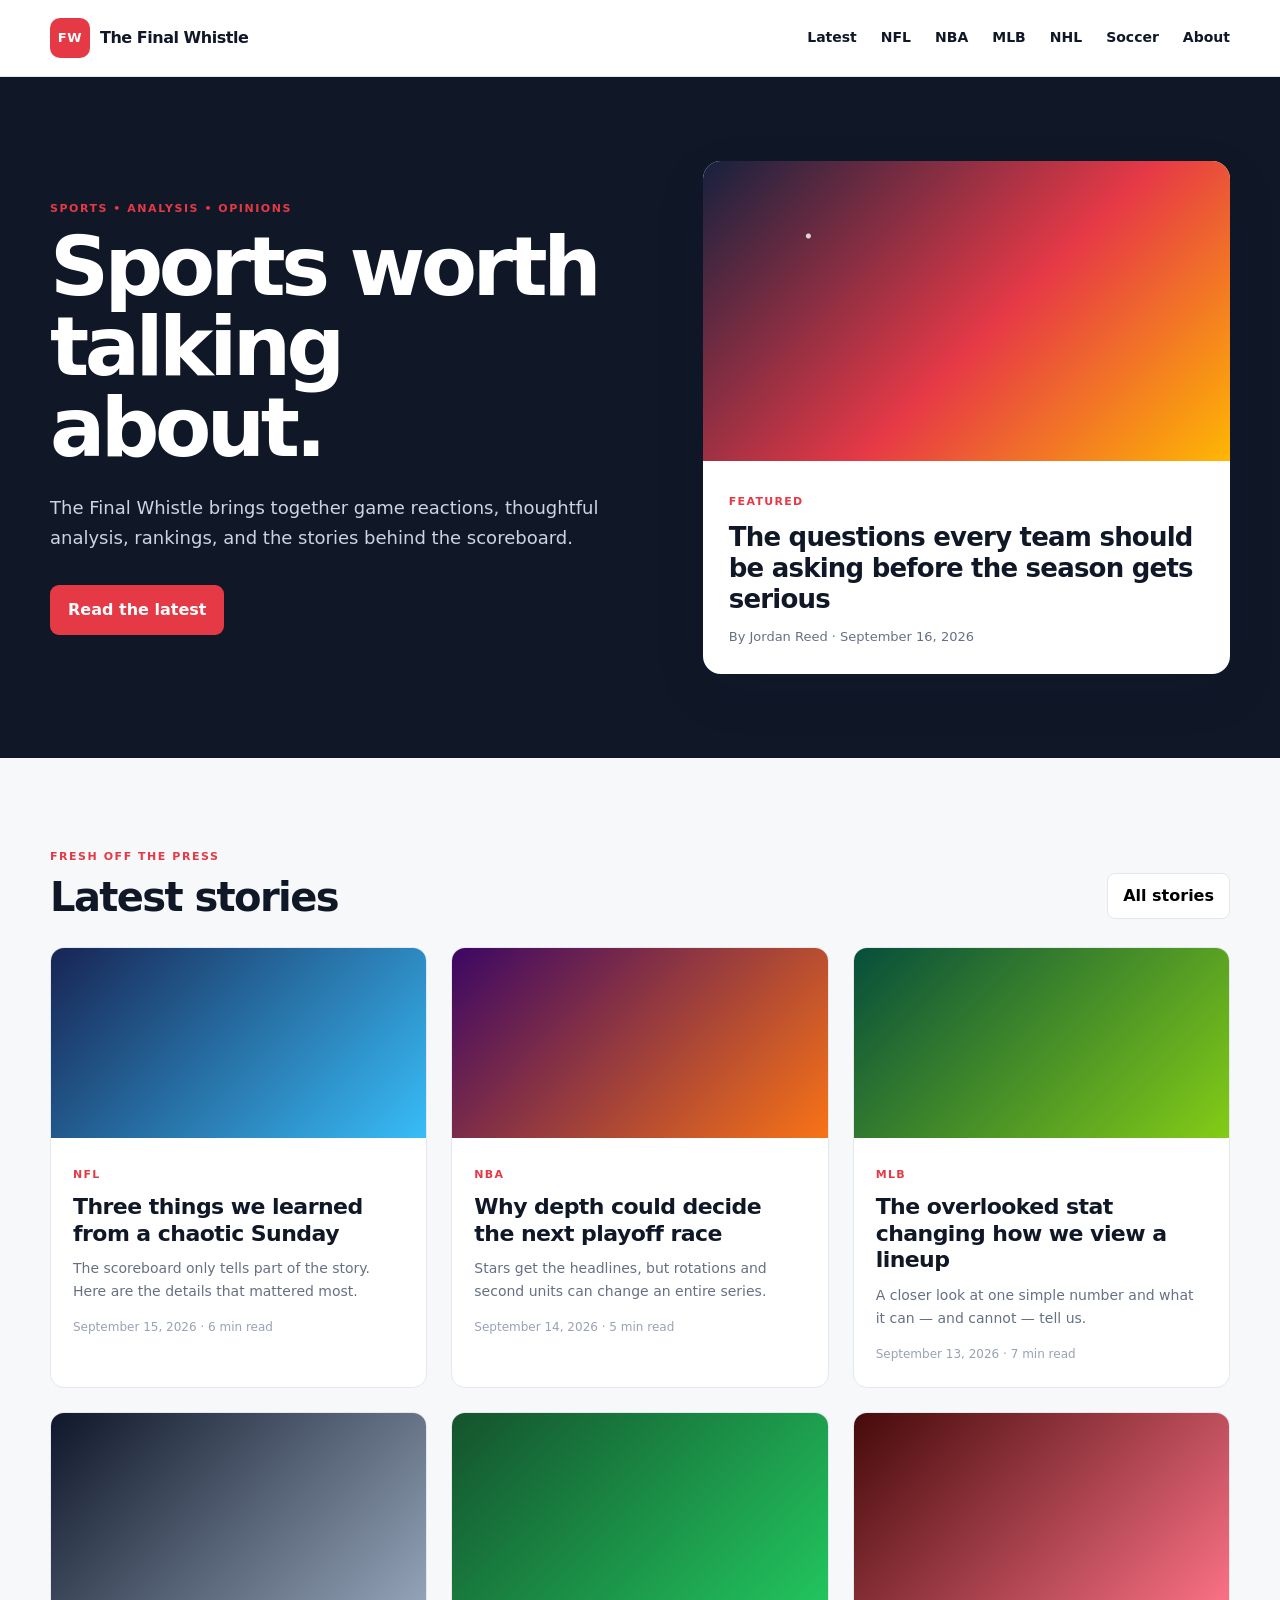
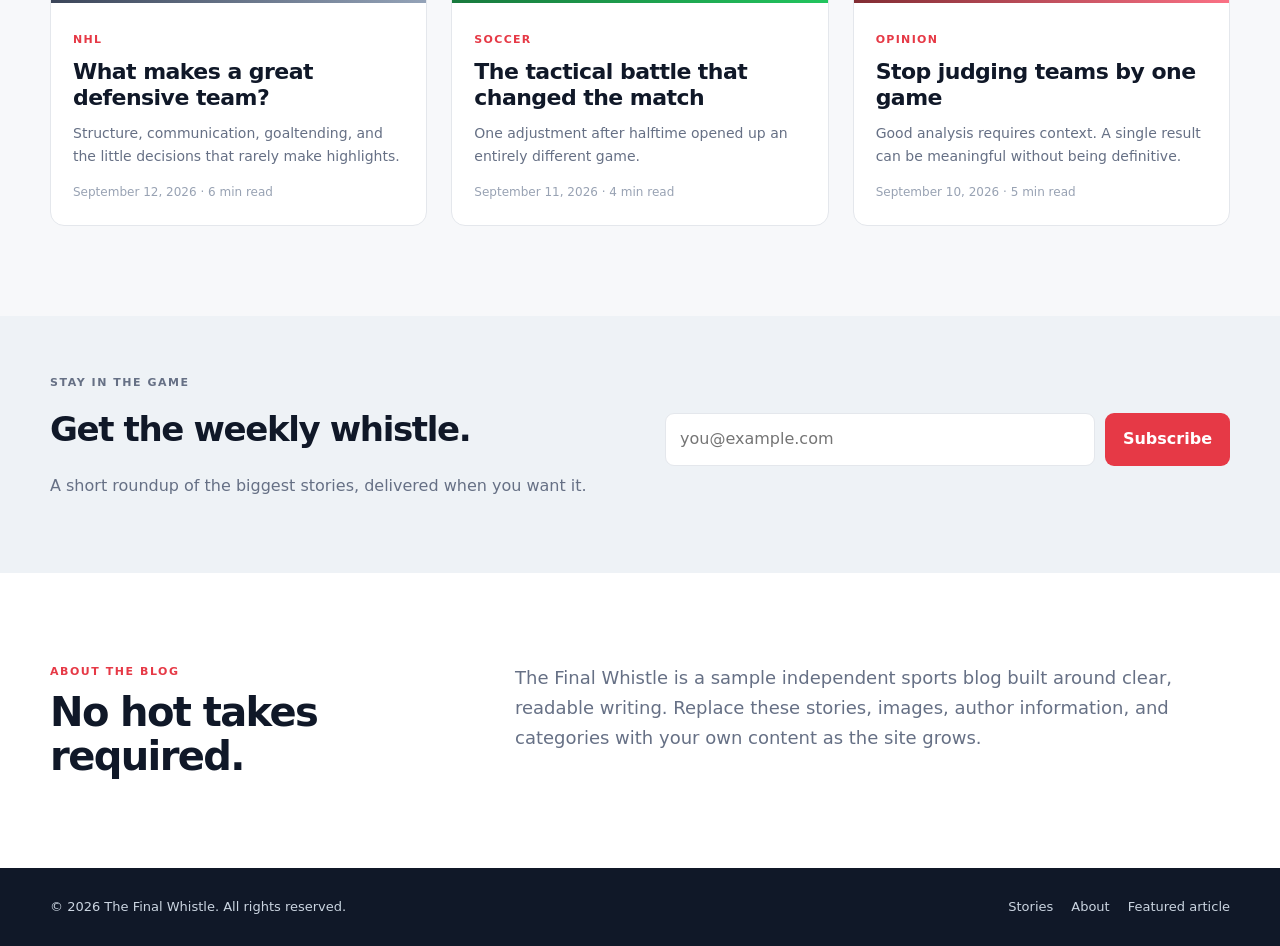
==== index.html @ 9f268834 "Add files via upload" ====
<!DOCTYPE html>
<html lang="en">
<head>
  <meta charset="UTF-8">
  <meta name="viewport" content="width=device-width, initial-scale=1.0">
  <meta name="description" content="The Final Whistle — sports news, analysis, opinions, and game-day reactions.">
  <title>The Final Whistle | Sports Blog</title>
  <link rel="stylesheet" href="styles.css">
</head>
<body>
  <header class="site-header">
    <div class="container nav-wrap">
      <a class="logo" href="index.html" aria-label="The Final Whistle home">
        <span class="logo-mark">FW</span>
        <span>The Final Whistle</span>
      </a>
      <button class="menu-toggle" aria-label="Open navigation" aria-expanded="false">☰</button>
      <nav class="main-nav">
        <a href="#latest">Latest</a>
        <a href="#nfl">NFL</a>
        <a href="#nba">NBA</a>
        <a href="#mlb">MLB</a>
        <a href="#nhl">NHL</a>
        <a href="#soccer">Soccer</a>
        <a href="#about">About</a>
      </nav>
    </div>
  </header>

  <main>
    <section class="hero">
      <div class="container hero-grid">
        <div>
          <p class="eyebrow">Sports • Analysis • Opinions</p>
          <h1>Sports worth talking about.</h1>
          <p class="hero-copy">
            The Final Whistle brings together game reactions, thoughtful analysis,
            rankings, and the stories behind the scoreboard.
          </p>
          <a class="button" href="#latest">Read the latest</a>
        </div>
        <div class="hero-card">
          <div class="hero-image" role="img" aria-label="Abstract stadium lights"></div>
          <div class="hero-card-content">
            <span class="tag">Featured</span>
            <h2><a href="article.html">The questions every team should be asking before the season gets serious</a></h2>
            <p>By Jordan Reed · September 16, 2026</p>
          </div>
        </div>
      </div>
    </section>

    <section id="latest" class="section">
      <div class="container">
        <div class="section-heading">
          <div>
            <p class="eyebrow">Fresh off the press</p>
            <h2>Latest stories</h2>
          </div>
          <button class="filter-button" data-filter="all">All stories</button>
        </div>

        <div class="article-grid" id="articleGrid">
          <article class="post-card" data-sport="nfl">
            <div class="post-image image-nfl"></div>
            <div class="post-content">
              <span class="tag">NFL</span>
              <h3><a href="article.html">Three things we learned from a chaotic Sunday</a></h3>
              <p class="excerpt">The scoreboard only tells part of the story. Here are the details that mattered most.</p>
              <p class="meta">September 15, 2026 · 6 min read</p>
            </div>
          </article>

          <article class="post-card" data-sport="nba">
            <div class="post-image image-nba"></div>
            <div class="post-content">
              <span class="tag">NBA</span>
              <h3><a href="article.html">Why depth could decide the next playoff race</a></h3>
              <p class="excerpt">Stars get the headlines, but rotations and second units can change an entire series.</p>
              <p class="meta">September 14, 2026 · 5 min read</p>
            </div>
          </article>

          <article class="post-card" data-sport="mlb">
            <div class="post-image image-mlb"></div>
            <div class="post-content">
              <span class="tag">MLB</span>
              <h3><a href="article.html">The overlooked stat changing how we view a lineup</a></h3>
              <p class="excerpt">A closer look at one simple number and what it can — and cannot — tell us.</p>
              <p class="meta">September 13, 2026 · 7 min read</p>
            </div>
          </article>

          <article class="post-card" data-sport="nhl">
            <div class="post-image image-nhl"></div>
            <div class="post-content">
              <span class="tag">NHL</span>
              <h3><a href="article.html">What makes a great defensive team?</a></h3>
              <p class="excerpt">Structure, communication, goaltending, and the little decisions that rarely make highlights.</p>
              <p class="meta">September 12, 2026 · 6 min read</p>
            </div>
          </article>

          <article class="post-card" data-sport="soccer">
            <div class="post-image image-soccer"></div>
            <div class="post-content">
              <span class="tag">Soccer</span>
              <h3><a href="article.html">The tactical battle that changed the match</a></h3>
              <p class="excerpt">One adjustment after halftime opened up an entirely different game.</p>
              <p class="meta">September 11, 2026 · 4 min read</p>
            </div>
          </article>

          <article class="post-card" data-sport="opinion">
            <div class="post-image image-opinion"></div>
            <div class="post-content">
              <span class="tag">Opinion</span>
              <h3><a href="article.html">Stop judging teams by one game</a></h3>
              <p class="excerpt">Good analysis requires context. A single result can be meaningful without being definitive.</p>
              <p class="meta">September 10, 2026 · 5 min read</p>
            </div>
          </article>
        </div>
      </div>
    </section>

    <section class="newsletter">
      <div class="container newsletter-inner">
        <div>
          <p class="eyebrow">Stay in the game</p>
          <h2>Get the weekly whistle.</h2>
          <p>A short roundup of the biggest stories, delivered when you want it.</p>
        </div>
        <form id="newsletterForm" class="newsletter-form">
          <label class="sr-only" for="email">Email address</label>
          <input id="email" type="email" placeholder="you@example.com" required>
          <button class="button" type="submit">Subscribe</button>
          <p id="formMessage" class="form-message" aria-live="polite"></p>
        </form>
      </div>
    </section>

    <section id="about" class="section about">
      <div class="container about-grid">
        <div>
          <p class="eyebrow">About the blog</p>
          <h2>No hot takes required.</h2>
        </div>
        <p>
          The Final Whistle is a sample independent sports blog built around clear,
          readable writing. Replace these stories, images, author information, and
          categories with your own content as the site grows.
        </p>
      </div>
    </section>
  </main>

  <footer class="site-footer">
    <div class="container footer-inner">
      <p>© 2026 The Final Whistle. All rights reserved.</p>
      <div>
        <a href="#latest">Stories</a>
        <a href="#about">About</a>
        <a href="article.html">Featured article</a>
      </div>
    </div>
  </footer>

  <script src="script.js"></script>
</body>
</html>
---- styles.css ----
:root {
  --ink: #101828;
  --muted: #667085;
  --paper: #f7f8fa;
  --white: #ffffff;
  --accent: #e63946;
  --accent-dark: #b4232e;
  --line: #e4e7ec;
  --max: 1180px;
  --shadow: 0 18px 50px rgba(16, 24, 40, .10);
}

* { box-sizing: border-box; }
html { scroll-behavior: smooth; }
body {
  margin: 0;
  font-family: Inter, ui-sans-serif, system-ui, -apple-system, BlinkMacSystemFont, "Segoe UI", sans-serif;
  color: var(--ink);
  background: var(--paper);
  line-height: 1.65;
}
a { color: inherit; text-decoration: none; }
button, input { font: inherit; }

.container {
  width: min(calc(100% - 40px), var(--max));
  margin-inline: auto;
}

.site-header {
  position: sticky;
  top: 0;
  z-index: 20;
  background: rgba(255,255,255,.94);
  border-bottom: 1px solid var(--line);
  backdrop-filter: blur(12px);
}
.nav-wrap {
  min-height: 76px;
  display: flex;
  align-items: center;
  justify-content: space-between;
  gap: 30px;
}
.logo {
  display: flex;
  align-items: center;
  gap: 10px;
  font-weight: 850;
  letter-spacing: -.03em;
}
.logo-mark {
  width: 40px;
  height: 40px;
  display: grid;
  place-items: center;
  color: white;
  background: var(--accent);
  border-radius: 10px;
  font-size: 13px;
  letter-spacing: .04em;
}
.main-nav { display: flex; gap: 24px; font-weight: 650; font-size: 14px; }
.main-nav a:hover, .footer-inner a:hover, .back-link:hover { color: var(--accent); }
.menu-toggle { display: none; border: 0; background: transparent; font-size: 26px; }

.hero {
  background: var(--ink);
  color: white;
  padding: 84px 0;
}
.hero-grid {
  display: grid;
  grid-template-columns: 1.05fr .95fr;
  gap: 70px;
  align-items: center;
}
.eyebrow {
  margin: 0 0 9px;
  text-transform: uppercase;
  letter-spacing: .14em;
  font-size: 11px;
  font-weight: 800;
  color: var(--accent);
}
.hero h1 {
  margin: 0;
  max-width: 650px;
  font-size: clamp(48px, 7vw, 82px);
  line-height: .98;
  letter-spacing: -.055em;
}
.hero-copy {
  max-width: 570px;
  color: #cbd5e1;
  font-size: 18px;
  margin: 25px 0 32px;
}
.button {
  display: inline-block;
  border: 0;
  border-radius: 9px;
  padding: 12px 18px;
  background: var(--accent);
  color: white;
  font-weight: 800;
  cursor: pointer;
}
.button:hover { background: var(--accent-dark); }

.hero-card {
  background: white;
  color: var(--ink);
  border-radius: 18px;
  overflow: hidden;
  box-shadow: var(--shadow);
}
.hero-image, .post-image {
  position: relative;
  overflow: hidden;
}
.hero-image {
  height: 300px;
  background:
    radial-gradient(circle at 20% 25%, rgba(255,255,255,.8) 0 2px, transparent 3px),
    linear-gradient(135deg, #16213e, #e63946 55%, #ffb703);
}
.hero-image::after, .post-image::after {
  content: "";
  position: absolute;
  inset: 0;
  background: linear-gradient(120deg, transparent 35%, rgba(255,255,255,.22), transparent 65%);
  transform: translateX(-100%);
  transition: transform .7s ease;
}
.hero-card:hover .hero-image::after, .post-card:hover .post-image::after { transform: translateX(100%); }
.hero-card-content { padding: 26px; }
.hero-card h2 { margin: 9px 0 12px; font-size: 26px; line-height: 1.18; letter-spacing: -.03em; }
.hero-card h2 a:hover, .post-card h3 a:hover { color: var(--accent); }
.hero-card p { margin: 0; color: var(--muted); font-size: 13px; }

.section { padding: 90px 0; }
.section-heading {
  display: flex;
  justify-content: space-between;
  align-items: end;
  margin-bottom: 28px;
}
.section h2, .about h2 { margin: 0; font-size: 40px; letter-spacing: -.04em; line-height: 1.1; }
.filter-button {
  border: 1px solid var(--line);
  background: white;
  padding: 9px 15px;
  border-radius: 8px;
  cursor: pointer;
  font-weight: 700;
}
.article-grid {
  display: grid;
  grid-template-columns: repeat(3, 1fr);
  gap: 24px;
}
.post-card {
  background: white;
  border: 1px solid var(--line);
  border-radius: 14px;
  overflow: hidden;
  transition: transform .2s ease, box-shadow .2s ease;
}
.post-card:hover { transform: translateY(-4px); box-shadow: var(--shadow); }
.post-image { height: 190px; }
.image-nfl { background: linear-gradient(135deg, #172554, #38bdf8); }
.image-nba { background: linear-gradient(135deg, #3b0764, #f97316); }
.image-mlb { background: linear-gradient(135deg, #064e3b, #84cc16); }
.image-nhl { background: linear-gradient(135deg, #0f172a, #94a3b8); }
.image-soccer { background: linear-gradient(135deg, #14532d, #22c55e); }
.image-opinion { background: linear-gradient(135deg, #450a0a, #fb7185); }
.post-content { padding: 22px; }
.tag {
  display: inline-block;
  color: var(--accent);
  font-size: 11px;
  text-transform: uppercase;
  letter-spacing: .12em;
  font-weight: 850;
}
.post-card h3 { margin: 8px 0 10px; font-size: 22px; line-height: 1.2; letter-spacing: -.025em; }
.excerpt { margin: 0 0 15px; color: var(--muted); font-size: 14px; }
.meta { margin: 0; color: #98a2b3; font-size: 12px; }

.newsletter { background: #eef2f6; padding: 58px 0; }
.newsletter-inner {
  display: grid;
  grid-template-columns: 1fr 1fr;
  align-items: center;
  gap: 50px;
}
.newsletter h2 { margin: 0 0 5px; font-size: 34px; letter-spacing: -.04em; }
.newsletter p { color: var(--muted); }
.newsletter-form { display: grid; grid-template-columns: 1fr auto; gap: 10px; }
.newsletter-form input {
  min-width: 0;
  border: 1px solid var(--line);
  border-radius: 9px;
  padding: 12px 14px;
  background: white;
}
.form-message { grid-column: 1 / -1; margin: 0 !important; font-size: 13px; }

.about { background: white; }
.about-grid { display: grid; grid-template-columns: .7fr 1.3fr; gap: 80px; align-items: start; }
.about p:last-child { margin: 0; color: var(--muted); font-size: 18px; }

.site-footer { background: var(--ink); color: #cbd5e1; padding: 28px 0; }
.footer-inner { display: flex; justify-content: space-between; gap: 20px; font-size: 13px; }
.footer-inner p { margin: 0; }
.footer-inner div { display: flex; gap: 18px; }

.article-hero {
  padding: 75px 0 65px;
  background: var(--ink);
  color: white;
}
.article-heading { max-width: 950px; }
.back-link { display: inline-block; color: #cbd5e1; margin-bottom: 45px; font-size: 14px; }
.article-heading h1 {
  max-width: 900px;
  margin: 10px 0 18px;
  font-size: clamp(42px, 6vw, 70px);
  line-height: 1.02;
  letter-spacing: -.05em;
}
.article-deck { max-width: 760px; color: #cbd5e1; font-size: 19px; }
.author { display: flex; align-items: center; gap: 12px; margin-top: 30px; font-size: 14px; }
.author span { color: #98a2b3; }
.avatar {
  width: 44px; height: 44px; border-radius: 50%;
  display: grid; place-items: center; background: var(--accent);
  color: white; font-size: 12px; font-weight: 850;
}
.article-layout {
  display: grid;
  grid-template-columns: minmax(0, 760px) 260px;
  justify-content: center;
  gap: 80px;
  padding-top: 75px;
  padding-bottom: 90px;
}
.article-body { font-family: Georgia, "Times New Roman", serif; font-size: 18px; }
.article-body .lead { font-size: 22px; line-height: 1.6; color: #344054; }
.article-body h2 {
  font-family: Inter, ui-sans-serif, system-ui, sans-serif;
  margin: 48px 0 12px;
  font-size: 30px;
  letter-spacing: -.035em;
}
.article-body p { margin: 0 0 22px; }
.article-body blockquote {
  margin: 38px 0;
  padding: 20px 0 20px 25px;
  border-left: 4px solid var(--accent);
  font-size: 25px;
  font-style: italic;
}
.article-sidebar { padding-top: 10px; }
.sidebar-card {
  position: sticky;
  top: 105px;
  background: white;
  border: 1px solid var(--line);
  border-radius: 12px;
  padding: 20px;
}
.sidebar-card a { display: block; padding: 16px 0; border-top: 1px solid var(--line); font-size: 14px; line-height: 1.4; }
.sidebar-card a:hover { color: var(--accent); }
.article-share {
  margin-top: 50px;
  padding-top: 22px;
  border-top: 1px solid var(--line);
  display: flex;
  gap: 10px;
  align-items: center;
  font-family: Inter, ui-sans-serif, system-ui, sans-serif;
  font-size: 13px;
}
.article-share span { margin-right: auto; font-weight: 800; }
.article-share button {
  border: 1px solid var(--line);
  background: white;
  border-radius: 7px;
  padding: 8px 12px;
  cursor: pointer;
}
.article-share button:hover { border-color: var(--accent); color: var(--accent); }
.sr-only { position: absolute; width: 1px; height: 1px; padding: 0; margin: -1px; overflow: hidden; clip: rect(0,0,0,0); white-space: nowrap; border: 0; }

@media (max-width: 900px) {
  .hero-grid, .newsletter-inner, .about-grid, .article-layout { grid-template-columns: 1fr; }
  .article-sidebar { display: none; }
  .article-grid { grid-template-columns: repeat(2, 1fr); }
}
@media (max-width: 650px) {
  .container { width: min(calc(100% - 28px), var(--max)); }
  .menu-toggle { display: block; }
  .main-nav {
    display: none;
    position: absolute;
    top: 76px;
    left: 0; right: 0;
    padding: 18px 20px;
    background: white;
    border-bottom: 1px solid var(--line);
    flex-direction: column;
  }
  .main-nav.open { display: flex; }
  .hero { padding: 58px 0; }
  .hero h1 { font-size: 50px; }
  .hero-grid { gap: 40px; }
  .article-grid { grid-template-columns: 1fr; }
  .section { padding: 65px 0; }
  .section-heading { align-items: start; gap: 15px; }
  .section h2 { font-size: 34px; }
  .newsletter-form { grid-template-columns: 1fr; }
  .article-hero { padding: 45px 0; }
  .article-heading h1 { font-size: 43px; }
  .article-layout { padding-top: 50px; }
  .footer-inner { flex-direction: column; }
}
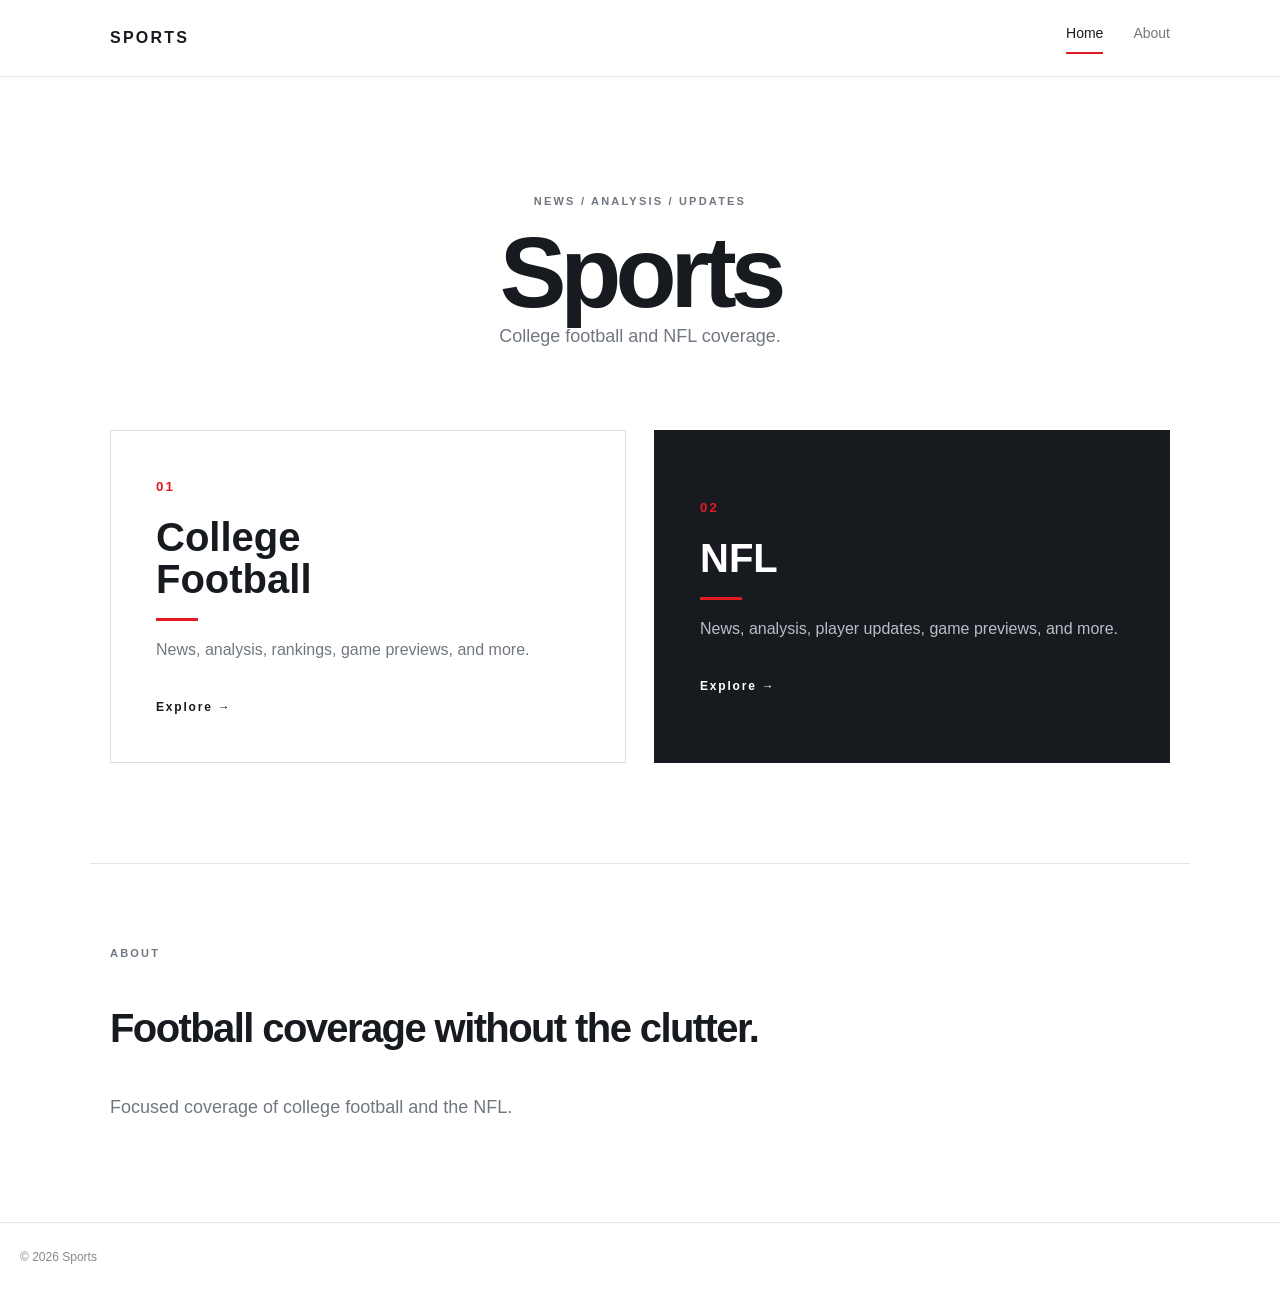
==== commit b8377ed6: "Add files via upload" ====
--- a/index.html
+++ b/index.html
@@ -1,171 +1,5 @@
-<!DOCTYPE html>
-<html lang="en">
-<head>
-  <meta charset="UTF-8">
-  <meta name="viewport" content="width=device-width, initial-scale=1.0">
-  <meta name="description" content="The Final Whistle — sports news, analysis, opinions, and game-day reactions.">
-  <title>The Final Whistle | Sports Blog</title>
-  <link rel="stylesheet" href="styles.css">
-</head>
-<body>
-  <header class="site-header">
-    <div class="container nav-wrap">
-      <a class="logo" href="index.html" aria-label="The Final Whistle home">
-        <span class="logo-mark">FW</span>
-        <span>The Final Whistle</span>
-      </a>
-      <button class="menu-toggle" aria-label="Open navigation" aria-expanded="false">☰</button>
-      <nav class="main-nav">
-        <a href="#latest">Latest</a>
-        <a href="#nfl">NFL</a>
-        <a href="#nba">NBA</a>
-        <a href="#mlb">MLB</a>
-        <a href="#nhl">NHL</a>
-        <a href="#soccer">Soccer</a>
-        <a href="#about">About</a>
-      </nav>
-    </div>
-  </header>
-
-  <main>
-    <section class="hero">
-      <div class="container hero-grid">
-        <div>
-          <p class="eyebrow">Sports • Analysis • Opinions</p>
-          <h1>Sports worth talking about.</h1>
-          <p class="hero-copy">
-            The Final Whistle brings together game reactions, thoughtful analysis,
-            rankings, and the stories behind the scoreboard.
-          </p>
-          <a class="button" href="#latest">Read the latest</a>
-        </div>
-        <div class="hero-card">
-          <div class="hero-image" role="img" aria-label="Abstract stadium lights"></div>
-          <div class="hero-card-content">
-            <span class="tag">Featured</span>
-            <h2><a href="article.html">The questions every team should be asking before the season gets serious</a></h2>
-            <p>By Jordan Reed · September 16, 2026</p>
-          </div>
-        </div>
-      </div>
-    </section>
-
-    <section id="latest" class="section">
-      <div class="container">
-        <div class="section-heading">
-          <div>
-            <p class="eyebrow">Fresh off the press</p>
-            <h2>Latest stories</h2>
-          </div>
-          <button class="filter-button" data-filter="all">All stories</button>
-        </div>
-
-        <div class="article-grid" id="articleGrid">
-          <article class="post-card" data-sport="nfl">
-            <div class="post-image image-nfl"></div>
-            <div class="post-content">
-              <span class="tag">NFL</span>
-              <h3><a href="article.html">Three things we learned from a chaotic Sunday</a></h3>
-              <p class="excerpt">The scoreboard only tells part of the story. Here are the details that mattered most.</p>
-              <p class="meta">September 15, 2026 · 6 min read</p>
-            </div>
-          </article>
-
-          <article class="post-card" data-sport="nba">
-            <div class="post-image image-nba"></div>
-            <div class="post-content">
-              <span class="tag">NBA</span>
-              <h3><a href="article.html">Why depth could decide the next playoff race</a></h3>
-              <p class="excerpt">Stars get the headlines, but rotations and second units can change an entire series.</p>
-              <p class="meta">September 14, 2026 · 5 min read</p>
-            </div>
-          </article>
-
-          <article class="post-card" data-sport="mlb">
-            <div class="post-image image-mlb"></div>
-            <div class="post-content">
-              <span class="tag">MLB</span>
-              <h3><a href="article.html">The overlooked stat changing how we view a lineup</a></h3>
-              <p class="excerpt">A closer look at one simple number and what it can — and cannot — tell us.</p>
-              <p class="meta">September 13, 2026 · 7 min read</p>
-            </div>
-          </article>
-
-          <article class="post-card" data-sport="nhl">
-            <div class="post-image image-nhl"></div>
-            <div class="post-content">
-              <span class="tag">NHL</span>
-              <h3><a href="article.html">What makes a great defensive team?</a></h3>
-              <p class="excerpt">Structure, communication, goaltending, and the little decisions that rarely make highlights.</p>
-              <p class="meta">September 12, 2026 · 6 min read</p>
-            </div>
-          </article>
-
-          <article class="post-card" data-sport="soccer">
-            <div class="post-image image-soccer"></div>
-            <div class="post-content">
-              <span class="tag">Soccer</span>
-              <h3><a href="article.html">The tactical battle that changed the match</a></h3>
-              <p class="excerpt">One adjustment after halftime opened up an entirely different game.</p>
-              <p class="meta">September 11, 2026 · 4 min read</p>
-            </div>
-          </article>
-
-          <article class="post-card" data-sport="opinion">
-            <div class="post-image image-opinion"></div>
-            <div class="post-content">
-              <span class="tag">Opinion</span>
-              <h3><a href="article.html">Stop judging teams by one game</a></h3>
-              <p class="excerpt">Good analysis requires context. A single result can be meaningful without being definitive.</p>
-              <p class="meta">September 10, 2026 · 5 min read</p>
-            </div>
-          </article>
-        </div>
-      </div>
-    </section>
-
-    <section class="newsletter">
-      <div class="container newsletter-inner">
-        <div>
-          <p class="eyebrow">Stay in the game</p>
-          <h2>Get the weekly whistle.</h2>
-          <p>A short roundup of the biggest stories, delivered when you want it.</p>
-        </div>
-        <form id="newsletterForm" class="newsletter-form">
-          <label class="sr-only" for="email">Email address</label>
-          <input id="email" type="email" placeholder="you@example.com" required>
-          <button class="button" type="submit">Subscribe</button>
-          <p id="formMessage" class="form-message" aria-live="polite"></p>
-        </form>
-      </div>
-    </section>
-
-    <section id="about" class="section about">
-      <div class="container about-grid">
-        <div>
-          <p class="eyebrow">About the blog</p>
-          <h2>No hot takes required.</h2>
-        </div>
-        <p>
-          The Final Whistle is a sample independent sports blog built around clear,
-          readable writing. Replace these stories, images, author information, and
-          categories with your own content as the site grows.
-        </p>
-      </div>
-    </section>
-  </main>
-
-  <footer class="site-footer">
-    <div class="container footer-inner">
-      <p>© 2026 The Final Whistle. All rights reserved.</p>
-      <div>
-        <a href="#latest">Stories</a>
-        <a href="#about">About</a>
-        <a href="article.html">Featured article</a>
-      </div>
-    </div>
-  </footer>
-
-  <script src="script.js"></script>
-</body>
-</html>
+<!doctype html><html lang="en"><head><meta charset="utf-8"><meta name="viewport" content="width=device-width,initial-scale=1"><title>Sports | College Football & NFL</title><link rel="stylesheet" href="styles.css"></head><body>
+<header><nav><a class="brand" href="index.html">SPORTS</a><div><a class="active" href="index.html">Home</a><a href="#about">About</a></div></nav></header>
+<main><section class="hero"><p>NEWS / ANALYSIS / UPDATES</p><h1>Sports</h1><span>College football and NFL coverage.</span></section>
+<section class="grid"><a class="card light" href="college-football.html"><small>01</small><h2>College<br>Football</h2><i></i><p>News, analysis, rankings, game previews, and more.</p><b>Explore →</b></a><a class="card dark" href="nfl.html"><small>02</small><h2>NFL</h2><i></i><p>News, analysis, player updates, game previews, and more.</p><b>Explore →</b></a></section>
+<section id="about" class="about"><p>ABOUT</p><h2>Football coverage without the clutter.</h2><span>Focused coverage of college football and the NFL.</span></section></main><footer>© 2026 Sports</footer></body></html>
--- a/styles.css
+++ b/styles.css
@@ -1,328 +1 @@
-:root {
-  --ink: #101828;
-  --muted: #667085;
-  --paper: #f7f8fa;
-  --white: #ffffff;
-  --accent: #e63946;
-  --accent-dark: #b4232e;
-  --line: #e4e7ec;
-  --max: 1180px;
-  --shadow: 0 18px 50px rgba(16, 24, 40, .10);
-}
-
-* { box-sizing: border-box; }
-html { scroll-behavior: smooth; }
-body {
-  margin: 0;
-  font-family: Inter, ui-sans-serif, system-ui, -apple-system, BlinkMacSystemFont, "Segoe UI", sans-serif;
-  color: var(--ink);
-  background: var(--paper);
-  line-height: 1.65;
-}
-a { color: inherit; text-decoration: none; }
-button, input { font: inherit; }
-
-.container {
-  width: min(calc(100% - 40px), var(--max));
-  margin-inline: auto;
-}
-
-.site-header {
-  position: sticky;
-  top: 0;
-  z-index: 20;
-  background: rgba(255,255,255,.94);
-  border-bottom: 1px solid var(--line);
-  backdrop-filter: blur(12px);
-}
-.nav-wrap {
-  min-height: 76px;
-  display: flex;
-  align-items: center;
-  justify-content: space-between;
-  gap: 30px;
-}
-.logo {
-  display: flex;
-  align-items: center;
-  gap: 10px;
-  font-weight: 850;
-  letter-spacing: -.03em;
-}
-.logo-mark {
-  width: 40px;
-  height: 40px;
-  display: grid;
-  place-items: center;
-  color: white;
-  background: var(--accent);
-  border-radius: 10px;
-  font-size: 13px;
-  letter-spacing: .04em;
-}
-.main-nav { display: flex; gap: 24px; font-weight: 650; font-size: 14px; }
-.main-nav a:hover, .footer-inner a:hover, .back-link:hover { color: var(--accent); }
-.menu-toggle { display: none; border: 0; background: transparent; font-size: 26px; }
-
-.hero {
-  background: var(--ink);
-  color: white;
-  padding: 84px 0;
-}
-.hero-grid {
-  display: grid;
-  grid-template-columns: 1.05fr .95fr;
-  gap: 70px;
-  align-items: center;
-}
-.eyebrow {
-  margin: 0 0 9px;
-  text-transform: uppercase;
-  letter-spacing: .14em;
-  font-size: 11px;
-  font-weight: 800;
-  color: var(--accent);
-}
-.hero h1 {
-  margin: 0;
-  max-width: 650px;
-  font-size: clamp(48px, 7vw, 82px);
-  line-height: .98;
-  letter-spacing: -.055em;
-}
-.hero-copy {
-  max-width: 570px;
-  color: #cbd5e1;
-  font-size: 18px;
-  margin: 25px 0 32px;
-}
-.button {
-  display: inline-block;
-  border: 0;
-  border-radius: 9px;
-  padding: 12px 18px;
-  background: var(--accent);
-  color: white;
-  font-weight: 800;
-  cursor: pointer;
-}
-.button:hover { background: var(--accent-dark); }
-
-.hero-card {
-  background: white;
-  color: var(--ink);
-  border-radius: 18px;
-  overflow: hidden;
-  box-shadow: var(--shadow);
-}
-.hero-image, .post-image {
-  position: relative;
-  overflow: hidden;
-}
-.hero-image {
-  height: 300px;
-  background:
-    radial-gradient(circle at 20% 25%, rgba(255,255,255,.8) 0 2px, transparent 3px),
-    linear-gradient(135deg, #16213e, #e63946 55%, #ffb703);
-}
-.hero-image::after, .post-image::after {
-  content: "";
-  position: absolute;
-  inset: 0;
-  background: linear-gradient(120deg, transparent 35%, rgba(255,255,255,.22), transparent 65%);
-  transform: translateX(-100%);
-  transition: transform .7s ease;
-}
-.hero-card:hover .hero-image::after, .post-card:hover .post-image::after { transform: translateX(100%); }
-.hero-card-content { padding: 26px; }
-.hero-card h2 { margin: 9px 0 12px; font-size: 26px; line-height: 1.18; letter-spacing: -.03em; }
-.hero-card h2 a:hover, .post-card h3 a:hover { color: var(--accent); }
-.hero-card p { margin: 0; color: var(--muted); font-size: 13px; }
-
-.section { padding: 90px 0; }
-.section-heading {
-  display: flex;
-  justify-content: space-between;
-  align-items: end;
-  margin-bottom: 28px;
-}
-.section h2, .about h2 { margin: 0; font-size: 40px; letter-spacing: -.04em; line-height: 1.1; }
-.filter-button {
-  border: 1px solid var(--line);
-  background: white;
-  padding: 9px 15px;
-  border-radius: 8px;
-  cursor: pointer;
-  font-weight: 700;
-}
-.article-grid {
-  display: grid;
-  grid-template-columns: repeat(3, 1fr);
-  gap: 24px;
-}
-.post-card {
-  background: white;
-  border: 1px solid var(--line);
-  border-radius: 14px;
-  overflow: hidden;
-  transition: transform .2s ease, box-shadow .2s ease;
-}
-.post-card:hover { transform: translateY(-4px); box-shadow: var(--shadow); }
-.post-image { height: 190px; }
-.image-nfl { background: linear-gradient(135deg, #172554, #38bdf8); }
-.image-nba { background: linear-gradient(135deg, #3b0764, #f97316); }
-.image-mlb { background: linear-gradient(135deg, #064e3b, #84cc16); }
-.image-nhl { background: linear-gradient(135deg, #0f172a, #94a3b8); }
-.image-soccer { background: linear-gradient(135deg, #14532d, #22c55e); }
-.image-opinion { background: linear-gradient(135deg, #450a0a, #fb7185); }
-.post-content { padding: 22px; }
-.tag {
-  display: inline-block;
-  color: var(--accent);
-  font-size: 11px;
-  text-transform: uppercase;
-  letter-spacing: .12em;
-  font-weight: 850;
-}
-.post-card h3 { margin: 8px 0 10px; font-size: 22px; line-height: 1.2; letter-spacing: -.025em; }
-.excerpt { margin: 0 0 15px; color: var(--muted); font-size: 14px; }
-.meta { margin: 0; color: #98a2b3; font-size: 12px; }
-
-.newsletter { background: #eef2f6; padding: 58px 0; }
-.newsletter-inner {
-  display: grid;
-  grid-template-columns: 1fr 1fr;
-  align-items: center;
-  gap: 50px;
-}
-.newsletter h2 { margin: 0 0 5px; font-size: 34px; letter-spacing: -.04em; }
-.newsletter p { color: var(--muted); }
-.newsletter-form { display: grid; grid-template-columns: 1fr auto; gap: 10px; }
-.newsletter-form input {
-  min-width: 0;
-  border: 1px solid var(--line);
-  border-radius: 9px;
-  padding: 12px 14px;
-  background: white;
-}
-.form-message { grid-column: 1 / -1; margin: 0 !important; font-size: 13px; }
-
-.about { background: white; }
-.about-grid { display: grid; grid-template-columns: .7fr 1.3fr; gap: 80px; align-items: start; }
-.about p:last-child { margin: 0; color: var(--muted); font-size: 18px; }
-
-.site-footer { background: var(--ink); color: #cbd5e1; padding: 28px 0; }
-.footer-inner { display: flex; justify-content: space-between; gap: 20px; font-size: 13px; }
-.footer-inner p { margin: 0; }
-.footer-inner div { display: flex; gap: 18px; }
-
-.article-hero {
-  padding: 75px 0 65px;
-  background: var(--ink);
-  color: white;
-}
-.article-heading { max-width: 950px; }
-.back-link { display: inline-block; color: #cbd5e1; margin-bottom: 45px; font-size: 14px; }
-.article-heading h1 {
-  max-width: 900px;
-  margin: 10px 0 18px;
-  font-size: clamp(42px, 6vw, 70px);
-  line-height: 1.02;
-  letter-spacing: -.05em;
-}
-.article-deck { max-width: 760px; color: #cbd5e1; font-size: 19px; }
-.author { display: flex; align-items: center; gap: 12px; margin-top: 30px; font-size: 14px; }
-.author span { color: #98a2b3; }
-.avatar {
-  width: 44px; height: 44px; border-radius: 50%;
-  display: grid; place-items: center; background: var(--accent);
-  color: white; font-size: 12px; font-weight: 850;
-}
-.article-layout {
-  display: grid;
-  grid-template-columns: minmax(0, 760px) 260px;
-  justify-content: center;
-  gap: 80px;
-  padding-top: 75px;
-  padding-bottom: 90px;
-}
-.article-body { font-family: Georgia, "Times New Roman", serif; font-size: 18px; }
-.article-body .lead { font-size: 22px; line-height: 1.6; color: #344054; }
-.article-body h2 {
-  font-family: Inter, ui-sans-serif, system-ui, sans-serif;
-  margin: 48px 0 12px;
-  font-size: 30px;
-  letter-spacing: -.035em;
-}
-.article-body p { margin: 0 0 22px; }
-.article-body blockquote {
-  margin: 38px 0;
-  padding: 20px 0 20px 25px;
-  border-left: 4px solid var(--accent);
-  font-size: 25px;
-  font-style: italic;
-}
-.article-sidebar { padding-top: 10px; }
-.sidebar-card {
-  position: sticky;
-  top: 105px;
-  background: white;
-  border: 1px solid var(--line);
-  border-radius: 12px;
-  padding: 20px;
-}
-.sidebar-card a { display: block; padding: 16px 0; border-top: 1px solid var(--line); font-size: 14px; line-height: 1.4; }
-.sidebar-card a:hover { color: var(--accent); }
-.article-share {
-  margin-top: 50px;
-  padding-top: 22px;
-  border-top: 1px solid var(--line);
-  display: flex;
-  gap: 10px;
-  align-items: center;
-  font-family: Inter, ui-sans-serif, system-ui, sans-serif;
-  font-size: 13px;
-}
-.article-share span { margin-right: auto; font-weight: 800; }
-.article-share button {
-  border: 1px solid var(--line);
-  background: white;
-  border-radius: 7px;
-  padding: 8px 12px;
-  cursor: pointer;
-}
-.article-share button:hover { border-color: var(--accent); color: var(--accent); }
-.sr-only { position: absolute; width: 1px; height: 1px; padding: 0; margin: -1px; overflow: hidden; clip: rect(0,0,0,0); white-space: nowrap; border: 0; }
-
-@media (max-width: 900px) {
-  .hero-grid, .newsletter-inner, .about-grid, .article-layout { grid-template-columns: 1fr; }
-  .article-sidebar { display: none; }
-  .article-grid { grid-template-columns: repeat(2, 1fr); }
-}
-@media (max-width: 650px) {
-  .container { width: min(calc(100% - 28px), var(--max)); }
-  .menu-toggle { display: block; }
-  .main-nav {
-    display: none;
-    position: absolute;
-    top: 76px;
-    left: 0; right: 0;
-    padding: 18px 20px;
-    background: white;
-    border-bottom: 1px solid var(--line);
-    flex-direction: column;
-  }
-  .main-nav.open { display: flex; }
-  .hero { padding: 58px 0; }
-  .hero h1 { font-size: 50px; }
-  .hero-grid { gap: 40px; }
-  .article-grid { grid-template-columns: 1fr; }
-  .section { padding: 65px 0; }
-  .section-heading { align-items: start; gap: 15px; }
-  .section h2 { font-size: 34px; }
-  .newsletter-form { grid-template-columns: 1fr; }
-  .article-hero { padding: 45px 0; }
-  .article-heading h1 { font-size: 43px; }
-  .article-layout { padding-top: 50px; }
-  .footer-inner { flex-direction: column; }
-}
+*{box-sizing:border-box}body{margin:0;color:#171b20;background:#fff;font:16px Arial,Helvetica,sans-serif;line-height:1.6}a{color:inherit;text-decoration:none}header{border-bottom:1px solid #e5e5e5}nav{height:76px;max-width:1100px;margin:auto;display:flex;align-items:center;justify-content:space-between;padding:0 20px}.brand{font-weight:800;letter-spacing:.14em}nav div{display:flex;gap:30px;font-size:14px;color:#777}nav .active{color:#171b20;border-bottom:2px solid #e21b23;padding-bottom:7px}.hero{text-align:center;padding:105px 20px 80px}.hero p,.about p,.section>p{font-size:11px;letter-spacing:.2em;font-weight:700;color:#707780}.hero h1{font-size:clamp(58px,10vw,100px);line-height:1;margin:0;letter-spacing:-.06em}.hero span,.about span,.section>span{color:#707780;font-size:18px}.grid{max-width:1100px;margin:auto;display:grid;grid-template-columns:1fr 1fr;gap:28px;padding:0 20px 100px}.card{min-height:330px;padding:45px;display:flex;flex-direction:column;justify-content:center;border:1px solid #ddd}.card.dark{background:#171b20;color:#fff;border-color:#171b20}.card small{color:#e21b23;font-weight:800;letter-spacing:.15em}.card h2{font-size:40px;line-height:1.05;margin:18px 0}.card i{width:42px;height:3px;background:#e21b23}.card p{max-width:430px;color:#707780}.dark p{color:#b8bec5}.card b{font-size:12px;letter-spacing:.15em;margin-top:20px}.about{border-top:1px solid #e5e5e5;max-width:1100px;margin:auto;padding:70px 20px 100px}.about h2{font-size:40px;letter-spacing:-.04em}.section{max-width:1100px;margin:auto;padding:75px 20px 120px;min-height:75vh}.back{color:#777;font-size:13px}.section h1{font-size:64px;line-height:1.05;letter-spacing:-.05em}.section article{margin-top:60px;border-top:1px solid #ddd;padding:30px 0}.section article small{color:#e21b23;font-weight:800;letter-spacing:.15em}.section article h2{font-size:25px}footer{border-top:1px solid #e5e5e5;padding:25px 20px;color:#888;font-size:12px}@media(max-width:700px){nav{padding:0 14px}.grid{grid-template-columns:1fr;padding:0 14px 70px}.card{padding:35px}.hero{padding:75px 14px 55px}.about{padding:55px 14px 75px}.about h2{font-size:32px}.section{padding:55px 14px}.section h1{font-size:48px}}
